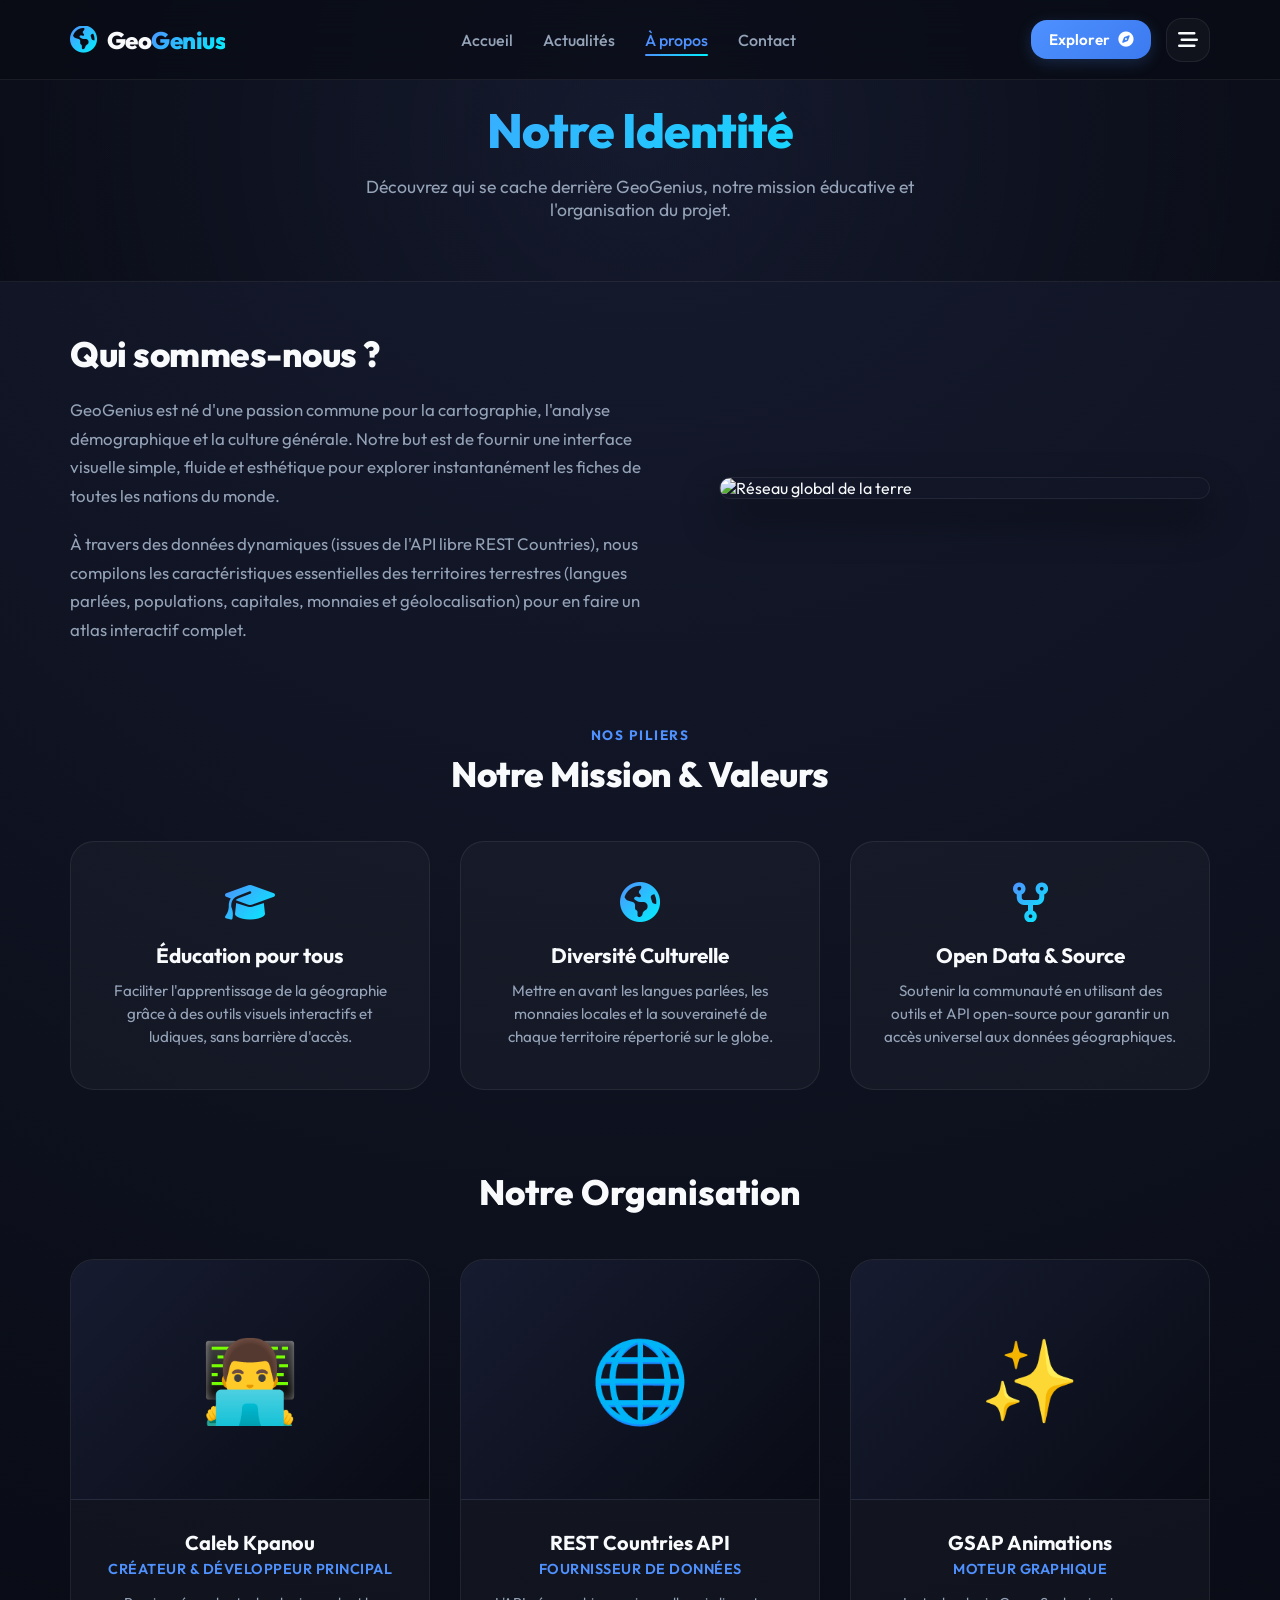
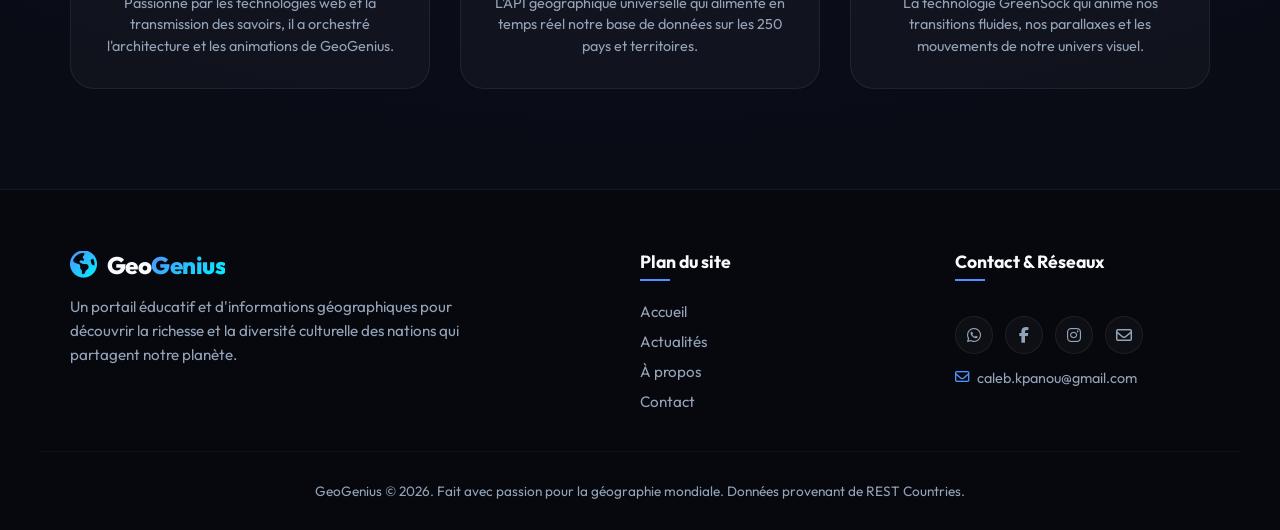
==== about.html @ 94995182 "Une autre pour les pages nouvelles" ====
<!DOCTYPE html>
<html lang="fr">

<head>
    <meta charset="UTF-8">
    <meta name="viewport" content="width=device-width, initial-scale=1.0">
    <title>À propos - GeoGenius 👥</title>
    <!-- Google Fonts - Outfit -->
    <link href="https://fonts.googleapis.com/css2?family=Outfit:wght@300;400;600;700;800&display=swap" rel="stylesheet">
    <!-- FontAwesome Icons -->
    <link rel="stylesheet" href="https://cdnjs.cloudflare.com/ajax/libs/font-awesome/6.4.0/css/all.min.css">
    <!-- Styles -->
    <link rel="stylesheet" href="./index.css">
    <link rel="stylesheet" href="./pages.css">
    <link rel="shortcut icon" href="./image.png" type="image/x-icon">
</head>

<body>
    <!-- Transition Overlay -->
    <div class="transition-overlay"></div>

    <!-- Header bar -->
    <header class="main-header">
        <div class="header-container">
            <a href="index.html" class="logo">
                <i class="fa-solid fa-earth-americas"></i>
                <span>Geo<span>Genius</span></span>
            </a>
            
            <nav class="desktop-nav">
                <a href="index.html" class="nav-link">Accueil</a>
                <a href="news.html" class="nav-link">Actualités</a>
                <a href="about.html" class="nav-link active">À propos</a>
                <a href="contact.html" class="nav-link">Contact</a>
            </nav>

            <div class="header-actions">
                <a href="countriesExplorer.html" class="action-btn">
                    <span>Explorer</span>
                    <i class="fa-solid fa-compass"></i>
                </a>
                <button class="menu-trigger" id="menu-open" aria-label="Ouvrir le menu">
                    <i class="fa-solid fa-bars-staggered"></i>
                </button>
            </div>
        </div>
    </header>

    <!-- Menu Drawer -->
    <div class="menu-drawer" id="menu-drawer">
        <div class="drawer-overlay" id="drawer-overlay"></div>
        <div class="drawer-content">
            <div class="drawer-header">
                <div class="drawer-logo">
                    <i class="fa-solid fa-earth-americas"></i>
                    <span>GeoGenius</span>
                </div>
                <button class="drawer-close" id="menu-close" aria-label="Fermer le menu">
                    <i class="fa-solid fa-xmark"></i>
                </button>
            </div>

            <nav class="drawer-nav">
                <div class="nav-section">
                    <h3><i class="fa-solid fa-folder-open"></i> Catégories d'informations</h3>
                    <ul>
                        <li><a href="news.html"><i class="fa-regular fa-newspaper"></i> Actualités / Blog</a></li>
                        <li><a href="news.html?cat=analyses"><i class="fa-solid fa-chart-line"></i> Analyses & Chroniques</a></li>
                        <li><a href="countriesExplorer.html"><i class="fa-solid fa-map-location-dot"></i> Médiathèque (Pays & Drapeaux)</a></li>
                        <li><a href="news.html?cat=evenements"><i class="fa-regular fa-calendar-days"></i> Événements mondiaux</a></li>
                    </ul>
                </div>

                <div class="nav-section">
                    <h3><i class="fa-solid fa-users-gear"></i> À propos & Identité</h3>
                    <ul>
                        <li><a href="about.html"><i class="fa-regular fa-address-card"></i> Qui sommes-nous ?</a></li>
                        <li><a href="about.html#mission"><i class="fa-solid fa-bullseye"></i> Notre Mission</a></li>
                        <li><a href="about.html#organisation"><i class="fa-solid fa-sitemap"></i> Notre Organisation</a></li>
                    </ul>
                </div>

                <div class="nav-section">
                    <h3><i class="fa-solid fa-envelope-open-text"></i> Contact & Partenariats</h3>
                    <ul>
                        <li><a href="contact.html"><i class="fa-solid fa-pen-to-square"></i> Nous Contacter</a></li>
                        <li><a href="contact.html#sponsors"><i class="fa-solid fa-handshake"></i> Devenir Partenaire</a></li>
                    </ul>
                </div>
            </nav>

            <div class="drawer-footer">
                <p>GeoGenius © 2026. Tous droits réservés.</p>
            </div>
        </div>
    </div>

    <!-- Small Page Hero -->
    <section class="page-hero">
        <div class="page-hero-content">
            <h1>Notre Identité</h1>
            <p>Découvrez qui se cache derrière GeoGenius, notre mission éducative et l'organisation du projet.</p>
        </div>
    </section>

    <!-- Main Content Area -->
    <main class="main-wrapper">
        <!-- Présentation générale -->
        <section class="about-grid" id="about-us">
            <div class="about-text">
                <h2>Qui sommes-nous ?</h2>
                <p>GeoGenius est né d'une passion commune pour la cartographie, l'analyse démographique et la culture générale. Notre but est de fournir une interface visuelle simple, fluide et esthétique pour explorer instantanément les fiches de toutes les nations du monde.</p>
                <p>À travers des données dynamiques (issues de l'API libre REST Countries), nous compilons les caractéristiques essentielles des territoires terrestres (langues parlées, populations, capitales, monnaies et géolocalisation) pour en faire un atlas interactif complet.</p>
            </div>
            <div class="about-img-wrapper">
                <img src="https://images.unsplash.com/photo-1451187580459-43490279c0fa?q=80&w=600&auto=format&fit=crop" alt="Réseau global de la terre">
            </div>
        </section>

        <!-- Mission & Valeurs -->
        <section class="values-section" id="mission">
            <div class="section-header">
                <span class="section-subtitle">Nos Piliers</span>
                <h2>Notre Mission & Valeurs</h2>
            </div>
            <div class="values-grid">
                <div class="value-card">
                    <i class="fa-solid fa-graduation-cap"></i>
                    <h3>Éducation pour tous</h3>
                    <p>Faciliter l'apprentissage de la géographie grâce à des outils visuels interactifs et ludiques, sans barrière d'accès.</p>
                </div>
                <div class="value-card">
                    <i class="fa-solid fa-earth-americas"></i>
                    <h3>Diversité Culturelle</h3>
                    <p>Mettre en avant les langues parlées, les monnaies locales et la souveraineté de chaque territoire répertorié sur le globe.</p>
                </div>
                <div class="value-card">
                    <i class="fa-solid fa-code-fork"></i>
                    <h3>Open Data & Source</h3>
                    <p>Soutenir la communauté en utilisant des outils et API open-source pour garantir un accès universel aux données géographiques.</p>
                </div>
            </div>
        </section>

        <!-- Organisation / Team -->
        <section class="team-section" id="organisation">
            <h2>Notre Organisation</h2>
            <div class="team-grid">
                <!-- Membre 1 -->
                <div class="team-card">
                    <div class="team-avatar-wrapper">
                        👨‍💻
                    </div>
                    <div class="team-info">
                        <h3>Caleb Kpanou</h3>
                        <span>Créateur & Développeur Principal</span>
                        <p>Passionné par les technologies web et la transmission des savoirs, il a orchestré l'architecture et les animations de GeoGenius.</p>
                    </div>
                </div>

                <!-- Membre 2 -->
                <div class="team-card">
                    <div class="team-avatar-wrapper">
                        🌐
                    </div>
                    <div class="team-info">
                        <h3>REST Countries API</h3>
                        <span>Fournisseur de Données</span>
                        <p>L'API géographique universelle qui alimente en temps réel notre base de données sur les 250 pays et territoires.</p>
                    </div>
                </div>

                <!-- Membre 3 -->
                <div class="team-card">
                    <div class="team-avatar-wrapper">
                        ✨
                    </div>
                    <div class="team-info">
                        <h3>GSAP Animations</h3>
                        <span>Moteur Graphique</span>
                        <p>La technologie GreenSock qui anime nos transitions fluides, nos parallaxes et les mouvements de notre univers visuel.</p>
                    </div>
                </div>
            </div>
        </section>
    </main>

    <!-- Footer -->
    <footer class="site-footer">
        <div class="footer-container">
            <div class="footer-brand">
                <a href="index.html" class="logo">
                    <i class="fa-solid fa-earth-americas"></i>
                    <span>Geo<span>Genius</span></span>
                </a>
                <p>Un portail éducatif et d'informations géographiques pour découvrir la richesse et la diversité culturelle des nations qui partagent notre planète.</p>
            </div>
            
            <div class="footer-links">
                <h4>Plan du site</h4>
                <ul>
                    <li><a href="index.html">Accueil</a></li>
                    <li><a href="news.html">Actualités</a></li>
                    <li><a href="about.html">À propos</a></li>
                    <li><a href="contact.html">Contact</a></li>
                </ul>
            </div>

            <div class="footer-contact">
                <h4>Contact & Réseaux</h4>
                <div class="footer-socials">
                    <a href="https://wa.me/22990000000" target="_blank" class="social-link whatsapp" aria-label="WhatsApp">
                        <i class="fa-brands fa-whatsapp"></i>
                    </a>
                    <a href="https://facebook.com" target="_blank" class="social-link facebook" aria-label="Facebook">
                        <i class="fa-brands fa-facebook-f"></i>
                    </a>
                    <a href="https://instagram.com" target="_blank" class="social-link instagram" aria-label="Instagram">
                        <i class="fa-brands fa-instagram"></i>
                    </a>
                    <a href="mailto:caleb.kpanou@gmail.com" class="social-link gmail" aria-label="Gmail">
                        <i class="fa-regular fa-envelope"></i>
                    </a>
                </div>
                <p class="email-display"><i class="fa-regular fa-envelope"></i> caleb.kpanou@gmail.com</p>
            </div>
        </div>
        <div class="footer-bottom">
            <p>GeoGenius © 2026. Fait avec passion pour la géographie mondiale. Données provenant de REST Countries.</p>
        </div>
    </footer>

    <!-- GSAP Core Library -->
    <script src="https://cdnjs.cloudflare.com/ajax/libs/gsap/3.12.2/gsap.min.js"></script>
    <!-- Code JavaScript principal -->
    <script src="./index.js"></script>
</body>

</html>
---- index.css ----
/* ==========================================================================
   VARIABLES & GRAPHIC SYSTEM
   ========================================================================== */
:root {
    --bg-dark: #090c15;
    --bg-light: #161b30;
    --primary: #4f91ff;
    --primary-glow: rgba(79, 145, 255, 0.4);
    --secondary: #00f2fe;
    --secondary-glow: rgba(0, 242, 254, 0.3);
    --text-main: #f8fafc;
    --text-muted: #94a3b8;
    --glass-bg: rgba(255, 255, 255, 0.03);
    --glass-border: rgba(255, 255, 255, 0.07);
    --glass-border-hover: rgba(255, 255, 255, 0.15);
    --radius-lg: 24px;
    --radius-md: 16px;
    --radius-sm: 8px;
    --font-outfit: 'Outfit', sans-serif;
    --transition: all 0.4s cubic-bezier(0.16, 1, 0.3, 1);
    --header-height: 80px;
}

/* ==========================================================================
   RESET & BASE STYLES
   ========================================================================== */
* {
    box-sizing: border-box;
    margin: 0;
    padding: 0;
    font-family: var(--font-outfit);
}

html {
    scroll-behavior: smooth;
}

body {
    background-color: var(--bg-dark);
    background-image: radial-gradient(circle at 50% 0%, var(--bg-light) 0%, var(--bg-dark) 80%);
    color: var(--text-main);
    min-height: 100vh;
    overflow-x: hidden;
    overflow-y: auto;
    position: relative;
}

/* Scrollbar personnalisée */
::-webkit-scrollbar {
    width: 8px;
}

::-webkit-scrollbar-track {
    background: var(--bg-dark);
}

::-webkit-scrollbar-thumb {
    background: rgba(255, 255, 255, 0.1);
    border-radius: 4px;
}

::-webkit-scrollbar-thumb:hover {
    background: var(--primary);
}

/* ==========================================================================
   TRANSITION OVERLAY
   ========================================================================== */
.transition-overlay {
    position: fixed;
    top: 0;
    left: 0;
    width: 100%;
    height: 100%;
    background-color: var(--bg-dark);
    z-index: 99999;
    opacity: 0;
    pointer-events: none;
    transition: opacity 0.6s cubic-bezier(0.16, 1, 0.3, 1);
}

.transition-active .transition-overlay {
    opacity: 1;
    pointer-events: all;
}

/* ==========================================================================
   MAIN HEADER
   ========================================================================== */
.main-header {
    position: fixed;
    top: 0;
    left: 0;
    width: 100%;
    height: var(--header-height);
    background: rgba(9, 12, 21, 0.7);
    backdrop-filter: blur(20px);
    -webkit-backdrop-filter: blur(20px);
    border-bottom: 1px solid var(--glass-border);
    z-index: 1000;
    transition: var(--transition);
}

.header-container {
    max-width: 1200px;
    height: 100%;
    margin: 0 auto;
    padding: 0 30px;
    display: flex;
    justify-content: space-between;
    align-items: center;
}

/* Logo */
.logo {
    display: flex;
    align-items: center;
    gap: 10px;
    text-decoration: none;
    font-size: 1.5rem;
    font-weight: 800;
    color: var(--text-main);
    letter-spacing: -0.5px;
}

.logo i {
    background: linear-gradient(135deg, var(--primary) 0%, var(--secondary) 100%);
    -webkit-background-clip: text;
    -webkit-text-fill-color: transparent;
    font-size: 1.7rem;
}

.logo span span {
    background: linear-gradient(135deg, var(--primary) 0%, var(--secondary) 100%);
    -webkit-background-clip: text;
    -webkit-text-fill-color: transparent;
}

/* Desktop Nav */
.desktop-nav {
    display: flex;
    gap: 30px;
    align-items: center;
}

.nav-link {
    text-decoration: none;
    color: var(--text-muted);
    font-weight: 500;
    font-size: 1rem;
    transition: var(--transition);
    position: relative;
    padding: 6px 0;
}

.nav-link:hover {
    color: var(--text-main);
}

.nav-link.active {
    color: var(--primary);
}

.nav-link.active::after {
    content: '';
    position: absolute;
    bottom: 0;
    left: 0;
    width: 100%;
    height: 2px;
    background: linear-gradient(135deg, var(--primary) 0%, var(--secondary) 100%);
    border-radius: 2px;
}

/* Header Actions */
.header-actions {
    display: flex;
    align-items: center;
    gap: 15px;
}

.action-btn {
    text-decoration: none;
    display: inline-flex;
    align-items: center;
    gap: 8px;
    padding: 10px 18px;
    background: linear-gradient(135deg, var(--primary) 0%, #3b7af0 100%);
    color: #fff;
    font-weight: 600;
    border-radius: var(--radius-md);
    border: none;
    box-shadow: 0 4px 15px rgba(79, 145, 255, 0.2);
    transition: var(--transition);
    font-size: 0.95rem;
    cursor: pointer;
}

.action-btn:hover {
    transform: translateY(-2px);
    box-shadow: 0 8px 25px rgba(79, 145, 255, 0.4);
}

.menu-trigger {
    width: 44px;
    height: 44px;
    border-radius: var(--radius-md);
    background: var(--glass-bg);
    border: 1px solid var(--glass-border);
    color: var(--text-main);
    font-size: 1.25rem;
    cursor: pointer;
    display: flex;
    justify-content: center;
    align-items: center;
    transition: var(--transition);
}

.menu-trigger:hover {
    background: rgba(255, 255, 255, 0.08);
    border-color: var(--glass-border-hover);
    color: var(--primary);
    transform: scale(1.05);
}

/* ==========================================================================
   MENU DRAWER (TABLE DES MATIÈRES)
   ========================================================================== */
.menu-drawer {
    position: fixed;
    top: 0;
    left: 0;
    width: 100%;
    height: 100%;
    z-index: 2000;
    visibility: hidden;
    transition: visibility 0.4s;
}

.menu-drawer.open {
    visibility: visible;
}

.drawer-overlay {
    position: absolute;
    top: 0;
    left: 0;
    width: 100%;
    height: 100%;
    background: rgba(5, 7, 13, 0.8);
    backdrop-filter: blur(8px);
    opacity: 0;
    transition: opacity 0.4s cubic-bezier(0.16, 1, 0.3, 1);
}

.menu-drawer.open .drawer-overlay {
    opacity: 1;
}

.drawer-content {
    position: absolute;
    top: 0;
    right: 0;
    width: 420px;
    max-width: 85%;
    height: 100%;
    background: #0b0d18;
    border-left: 1px solid var(--glass-border);
    box-shadow: -15px 0 40px rgba(0, 0, 0, 0.6);
    padding: 40px;
    display: flex;
    flex-direction: column;
    justify-content: space-between;
    transform: translateX(100%);
    transition: transform 0.4s cubic-bezier(0.16, 1, 0.3, 1);
}

.menu-drawer.open .drawer-content {
    transform: translateX(0);
}

.drawer-header {
    display: flex;
    justify-content: space-between;
    align-items: center;
    margin-bottom: 40px;
}

.drawer-logo {
    display: flex;
    align-items: center;
    gap: 10px;
    font-size: 1.4rem;
    font-weight: 800;
}

.drawer-logo i {
    color: var(--primary);
}

.drawer-close {
    width: 36px;
    height: 36px;
    border-radius: 50%;
    background: rgba(255, 255, 255, 0.04);
    border: 1px solid var(--glass-border);
    color: var(--text-main);
    font-size: 0.95rem;
    cursor: pointer;
    display: flex;
    justify-content: center;
    align-items: center;
    transition: var(--transition);
}

.drawer-close:hover {
    background: rgba(255, 255, 255, 0.1);
    transform: rotate(90deg);
    border-color: var(--glass-border-hover);
}

/* Drawer Nav links */
.drawer-nav {
    display: flex;
    flex-direction: column;
    gap: 30px;
    flex-grow: 1;
    overflow-y: auto;
    padding-right: 10px;
}

.nav-section h3 {
    font-size: 0.85rem;
    font-weight: 700;
    color: var(--text-muted);
    text-transform: uppercase;
    letter-spacing: 1px;
    margin-bottom: 12px;
    display: flex;
    align-items: center;
    gap: 8px;
}

.nav-section h3 i {
    color: var(--primary);
}

.nav-section ul {
    list-style: none;
}

.nav-section ul li {
    margin-bottom: 8px;
}

.nav-section ul li a {
    text-decoration: none;
    color: var(--text-main);
    font-size: 1.05rem;
    font-weight: 500;
    display: flex;
    align-items: center;
    gap: 12px;
    padding: 10px 14px;
    border-radius: var(--radius-md);
    background: rgba(255, 255, 255, 0.01);
    border: 1px solid transparent;
    transition: var(--transition);
}

.nav-section ul li a i {
    color: var(--text-muted);
    font-size: 0.95rem;
    transition: var(--transition);
}

.nav-section ul li a:hover {
    background: rgba(255, 255, 255, 0.04);
    border-color: var(--glass-border);
    color: var(--primary);
    padding-left: 20px;
}

.nav-section ul li a:hover i {
    color: var(--primary);
}

.drawer-footer {
    padding-top: 30px;
    border-top: 1px solid var(--glass-border);
    font-size: 0.85rem;
    color: var(--text-muted);
    text-align: center;
}

/* ==========================================================================
   FLOATING FLAGS BACKGROUND
   ========================================================================== */
.floating-flags {
    position: absolute;
    top: 0;
    left: 0;
    width: 100%;
    height: 100%;
    overflow: hidden;
    pointer-events: none;
    z-index: 1;
}

.flag-item {
    position: absolute;
    font-size: 3rem;
    filter: drop-shadow(0 10px 15px rgba(0, 0, 0, 0.3)) blur(1px);
    opacity: 0.35;
    will-change: transform;
}

/* Positionnements */
.flag-item:nth-child(1) { top: 15%; left: 8%; }
.flag-item:nth-child(2) { top: 25%; right: 10%; }
.flag-item:nth-child(3) { top: 55%; left: 5%; }
.flag-item:nth-child(4) { top: 75%; right: 8%; }
.flag-item:nth-child(5) { top: 40%; right: 25%; }
.flag-item:nth-child(6) { top: 85%; left: 20%; }
.flag-item:nth-child(7) { top: 62%; right: 40%; }
.flag-item:nth-child(8) { top: 32%; left: 35%; }

/* ==========================================================================
   PAGE LAYOUT & SECTIONS
   ========================================================================== */
.page-content {
    margin-top: var(--header-height);
    position: relative;
    z-index: 10;
}

.section-container {
    max-width: 1200px;
    margin: 0 auto;
    padding: 80px 30px;
}

.section-header {
    margin-bottom: 45px;
    text-align: center;
}

.section-header h2 {
    font-size: 2.2rem;
    font-weight: 800;
    color: var(--text-main);
    letter-spacing: -0.5px;
}

.section-subtitle {
    font-size: 0.85rem;
    font-weight: 700;
    color: var(--primary);
    text-transform: uppercase;
    letter-spacing: 1.5px;
    display: inline-block;
    margin-bottom: 8px;
}

/* Badges */
.category-badge {
    display: inline-block;
    padding: 6px 12px;
    border-radius: var(--radius-sm);
    font-size: 0.8rem;
    font-weight: 700;
    text-transform: uppercase;
    letter-spacing: 0.5px;
}

.category-badge.warning {
    background: rgba(245, 158, 11, 0.15);
    color: #f59e0b;
    border: 1px solid rgba(245, 158, 11, 0.25);
}

.category-badge.info {
    background: rgba(6, 182, 212, 0.15);
    color: #06b6d4;
    border: 1px solid rgba(6, 182, 212, 0.25);
}

.category-badge.success {
    background: rgba(16, 185, 129, 0.15);
    color: #10b981;
    border: 1px solid rgba(16, 185, 129, 0.25);
}

.category-badge.primary {
    background: rgba(79, 145, 255, 0.15);
    color: var(--primary);
    border: 1px solid rgba(79, 145, 255, 0.25);
}

/* ==========================================================================
   HERO SECTION
   ========================================================================== */
.hero-section {
    position: relative;
    min-height: calc(85vh - var(--header-height));
    display: flex;
    align-items: center;
    justify-content: center;
    padding: 60px 30px;
    text-align: center;
    overflow: hidden;
}

.hero-overlay {
    position: absolute;
    top: 0;
    left: 0;
    width: 100%;
    height: 100%;
    background: radial-gradient(circle at 50% 50%, rgba(22, 27, 48, 0.3) 0%, rgba(9, 12, 21, 0.8) 100%);
    z-index: 1;
}

.hero-content {
    position: relative;
    z-index: 10;
    max-width: 850px;
}

.hero-title {
    font-size: 4rem;
    font-weight: 800;
    line-height: 1.1;
    letter-spacing: -1.5px;
    margin-bottom: 25px;
    display: flex;
    flex-direction: column;
    gap: 5px;
}

.hero-title .text-slide.highlight {
    background: linear-gradient(135deg, var(--primary) 0%, var(--secondary) 100%);
    -webkit-background-clip: text;
    -webkit-text-fill-color: transparent;
    filter: drop-shadow(0 0 30px rgba(0, 242, 254, 0.15));
}

.hero-subtitle {
    font-size: 1.3rem;
    color: var(--text-muted);
    line-height: 1.6;
    max-width: 680px;
    margin: 0 auto 40px auto;
    font-weight: 400;
}

.hero-ctas {
    display: flex;
    justify-content: center;
    align-items: center;
    gap: 20px;
}

.hero-btn {
    text-decoration: none;
    padding: 16px 28px;
    border-radius: var(--radius-md);
    font-weight: 600;
    font-size: 1.05rem;
    display: inline-flex;
    align-items: center;
    gap: 10px;
    transition: var(--transition);
}

.hero-btn.primary-btn {
    background: linear-gradient(135deg, var(--primary) 0%, #3b7af0 100%);
    color: #fff;
    box-shadow: 0 10px 25px rgba(79, 145, 255, 0.3);
}

.hero-btn.primary-btn:hover {
    transform: translateY(-3px);
    box-shadow: 0 15px 35px rgba(79, 145, 255, 0.5);
}

.hero-btn.secondary-btn {
    background: var(--glass-bg);
    border: 1px solid var(--glass-border);
    color: var(--text-main);
}

.hero-btn.secondary-btn:hover {
    background: rgba(255, 255, 255, 0.08);
    border-color: var(--glass-border-hover);
    transform: translateY(-2px);
}

/* ==========================================================================
   LA UNE / FEATURED SECTION
   ========================================================================== */
.featured-section {
    background: rgba(255, 255, 255, 0.01);
}

.featured-card {
    background: var(--glass-bg);
    border: 1px solid var(--glass-border);
    border-radius: var(--radius-lg);
    overflow: hidden;
    display: flex;
    box-shadow: 0 20px 50px rgba(0, 0, 0, 0.3), inset 0 1px 0 rgba(255, 255, 255, 0.03);
    min-height: 420px;
    transition: var(--transition);
}

.featured-card:hover {
    border-color: var(--glass-border-hover);
    box-shadow: 0 30px 60px rgba(0, 0, 0, 0.45);
}

.featured-img-wrapper {
    flex: 1.2;
    position: relative;
    min-height: 350px;
    overflow: hidden;
}

.featured-gradient {
    position: absolute;
    top: 0;
    left: 0;
    width: 100%;
    height: 100%;
    background: linear-gradient(to right, transparent 50%, #0b0d18 100%);
    z-index: 2;
}

.featured-image {
    width: 100%;
    height: 100%;
    object-fit: cover;
    transition: transform 0.8s ease;
}

.featured-card:hover .featured-image {
    transform: scale(1.05);
}

.featured-info {
    flex: 1;
    padding: 50px;
    display: flex;
    flex-direction: column;
    justify-content: center;
    align-items: flex-start;
    gap: 15px;
    z-index: 10;
    background: #0b0d18;
}

.meta-row {
    display: flex;
    flex-wrap: wrap;
    gap: 20px;
    font-size: 0.85rem;
    color: var(--text-muted);
}

.meta-item {
    display: flex;
    align-items: center;
    gap: 6px;
}

.meta-item i {
    color: var(--primary);
}

.featured-info h3 {
    font-size: 2.2rem;
    font-weight: 800;
    line-height: 1.2;
    color: var(--text-main);
    letter-spacing: -0.5px;
}

.featured-info p.summary {
    font-size: 1.05rem;
    color: var(--text-muted);
    line-height: 1.6;
}

.read-more-btn {
    margin-top: 15px;
    text-decoration: none;
    display: inline-flex;
    align-items: center;
    gap: 10px;
    padding: 12px 24px;
    background: rgba(255, 255, 255, 0.04);
    border: 1px solid var(--glass-border);
    border-radius: var(--radius-md);
    color: var(--text-main);
    font-weight: 600;
    font-size: 0.95rem;
    transition: var(--transition);
}

.read-more-btn:hover {
    background: var(--primary);
    color: #fff;
    border-color: var(--primary);
    transform: translateX(5px);
    box-shadow: 0 5px 15px rgba(79, 145, 255, 0.3);
}

/* ==========================================================================
   GRILLE D'ARTICLES (LATEST NEWS)
   ========================================================================== */
.news-grid-section {
    background-color: var(--bg-dark);
}

.news-grid {
    display: grid;
    grid-template-columns: repeat(3, 1fr);
    gap: 30px;
}

.news-card {
    background: var(--glass-bg);
    border: 1px solid var(--glass-border);
    border-radius: var(--radius-lg);
    overflow: hidden;
    display: flex;
    flex-direction: column;
    box-shadow: 0 15px 35px rgba(0, 0, 0, 0.25);
    transition: var(--transition);
}

.news-card:hover {
    border-color: var(--glass-border-hover);
    transform: translateY(-8px);
    box-shadow: 0 25px 50px rgba(0, 0, 0, 0.4);
}

.card-img-wrapper {
    position: relative;
    height: 220px;
    overflow: hidden;
}

.card-badge {
    position: absolute;
    top: 20px;
    left: 20px;
    z-index: 10;
}

.card-image {
    width: 100%;
    height: 100%;
    object-fit: cover;
    transition: transform 0.6s ease;
}

.news-card:hover .card-image {
    transform: scale(1.05);
}

.card-body {
    padding: 30px;
    display: flex;
    flex-direction: column;
    gap: 12px;
    flex-grow: 1;
}

.card-meta {
    display: flex;
    gap: 15px;
    font-size: 0.8rem;
    color: var(--text-muted);
}

.card-meta span {
    display: flex;
    align-items: center;
    gap: 5px;
}

.card-meta i {
    color: var(--primary);
}

.card-body h4 {
    font-size: 1.3rem;
    font-weight: 700;
    line-height: 1.3;
    color: var(--text-main);
    display: -webkit-box;
    -webkit-line-clamp: 2;
    -webkit-box-orient: vertical;
    overflow: hidden;
    height: 3.4rem;
}

.card-excerpt {
    font-size: 0.95rem;
    color: var(--text-muted);
    line-height: 1.5;
    display: -webkit-box;
    -webkit-line-clamp: 3;
    -webkit-box-orient: vertical;
    overflow: hidden;
    margin-bottom: 10px;
    flex-grow: 1;
}

.card-link {
    text-decoration: none;
    color: var(--primary);
    font-weight: 600;
    font-size: 0.95rem;
    display: inline-flex;
    align-items: center;
    gap: 8px;
    transition: var(--transition);
    margin-top: auto;
}

.news-card:hover .card-link {
    color: var(--secondary);
}

.news-card:hover .card-link i {
    transform: translateX(4px);
}

/* ==========================================================================
   STATS SECTION (CHIFFRES CLÉS)
   ========================================================================== */
.stats-section {
    background: rgba(255, 255, 255, 0.01);
    border-top: 1px solid var(--glass-border);
    border-bottom: 1px solid var(--glass-border);
    position: relative;
    padding: 60px 0;
}

.stats-grid {
    display: grid;
    grid-template-columns: repeat(4, 1fr);
    gap: 30px;
    max-width: 1200px;
    margin: 0 auto;
    padding: 0 30px;
}

.stat-box {
    text-align: center;
    padding: 20px;
    background: var(--glass-bg);
    border: 1px solid var(--glass-border);
    border-radius: var(--radius-lg);
    box-shadow: 0 10px 30px rgba(0, 0, 0, 0.15);
    transition: var(--transition);
}

.stat-box:hover {
    border-color: var(--glass-border-hover);
    transform: translateY(-4px);
}

.stat-icon {
    font-size: 2.2rem;
    margin-bottom: 10px;
    background: linear-gradient(135deg, var(--primary) 0%, var(--secondary) 100%);
    -webkit-background-clip: text;
    -webkit-text-fill-color: transparent;
    display: inline-block;
}

.stat-number {
    font-size: 2.8rem;
    font-weight: 800;
    color: var(--text-main);
    margin-bottom: 5px;
}

.stat-label {
    font-size: 0.95rem;
    color: var(--text-muted);
    font-weight: 600;
}

/* ==========================================================================
   FOOTER (RÉORGANISÉ PREMIUM)
   ========================================================================== */
.site-footer {
    background: #06080e;
    border-top: 1px solid var(--glass-border);
    padding-top: 60px;
}

.footer-container {
    max-width: 1200px;
    margin: 0 auto;
    padding: 0 30px 40px 30px;
    display: grid;
    grid-template-columns: 2fr 1fr 1fr;
    gap: 60px;
}

.footer-brand {
    display: flex;
    flex-direction: column;
    gap: 15px;
}

.footer-brand p {
    color: var(--text-muted);
    line-height: 1.6;
    font-size: 0.95rem;
    max-width: 440px;
}

.footer-links h4, .footer-contact h4 {
    font-size: 1.1rem;
    font-weight: 700;
    color: var(--text-main);
    margin-bottom: 20px;
    position: relative;
    padding-bottom: 8px;
}

.footer-links h4::after, .footer-contact h4::after {
    content: '';
    position: absolute;
    bottom: 0;
    left: 0;
    width: 30px;
    height: 2px;
    background: var(--primary);
}

.footer-links ul {
    list-style: none;
    display: flex;
    flex-direction: column;
    gap: 10px;
}

.footer-links ul li a {
    text-decoration: none;
    color: var(--text-muted);
    font-size: 0.95rem;
    transition: var(--transition);
}

.footer-links ul li a:hover {
    color: var(--primary);
    padding-left: 6px;
}

.footer-contact {
    display: flex;
    flex-direction: column;
    gap: 15px;
}

.footer-contact .footer-socials {
    display: flex;
    gap: 12px;
}

.footer-socials .social-link {
    width: 38px;
    height: 38px;
    border-radius: 50%;
    background: rgba(255, 255, 255, 0.03);
    border: 1px solid var(--glass-border);
    color: var(--text-muted);
    display: flex;
    justify-content: center;
    align-items: center;
    text-decoration: none;
    font-size: 1rem;
    transition: var(--transition);
}

.social-link.whatsapp:hover { background: #25D366; color: #fff; border-color: #25D366; box-shadow: 0 0 15px rgba(37, 211, 102, 0.4); }
.social-link.facebook:hover { background: #1877F2; color: #fff; border-color: #1877F2; box-shadow: 0 0 15px rgba(24, 119, 242, 0.4); }
.social-link.instagram:hover { background: linear-gradient(45deg, #f09433 0%, #e6683c 25%, #dc2743 50%, #cc2366 75%, #bc1888 100%); color: #fff; border-color: #dc2743; box-shadow: 0 0 15px rgba(220, 39, 67, 0.4); }
.social-link.gmail:hover { background: #EA4335; color: #fff; border-color: #EA4335; box-shadow: 0 0 15px rgba(234, 67, 53, 0.4); }

.email-display {
    font-size: 0.9rem;
    color: var(--text-muted);
    display: flex;
    align-items: center;
    gap: 8px;
}

.email-display i {
    color: var(--primary);
}

.footer-bottom {
    max-width: 1200px;
    margin: 0 auto;
    padding: 30px;
    border-top: 1px solid rgba(255, 255, 255, 0.04);
    text-align: center;
    font-size: 0.85rem;
    color: var(--text-muted);
}

/* ==========================================================================
   RESPONSIVE DESIGN
   ========================================================================== */
@media (max-width: 1024px) {
    .featured-card {
        flex-direction: column;
    }
    
    .featured-img-wrapper {
        min-height: 280px;
    }
    
    .featured-gradient {
        background: linear-gradient(to bottom, transparent 40%, #0b0d18 100%);
    }
    
    .featured-info {
        padding: 40px;
        background: #0b0d18;
    }
    
    .news-grid {
        grid-template-columns: repeat(2, 1fr);
    }
    
    .stats-grid {
        grid-template-columns: repeat(2, 1fr);
    }
}

@media (max-width: 768px) {
    .desktop-nav {
        display: none;
    }
    
    .hero-title {
        font-size: 2.8rem;
    }
    
    .hero-subtitle {
        font-size: 1.1rem;
    }
    
    .footer-container {
        grid-template-columns: 1fr;
        gap: 40px;
    }
    
    .stats-grid {
        gap: 15px;
    }
    
    .news-grid {
        grid-template-columns: 1fr;
        gap: 20px;
    }
}
---- pages.css ----
/* ==========================================================================
   STYLES COMMUNS POUR LES PAGES DE CONTENU (ABOUT, CONTACT, NEWS)
   ========================================================================== */

/* En-tête de page réduit */
.page-hero {
    position: relative;
    padding: 100px 30px 60px 30px;
    text-align: center;
    background: radial-gradient(circle at 50% 50%, rgba(22, 27, 48, 0.3) 0%, rgba(9, 12, 21, 0.8) 100%);
    border-bottom: 1px solid var(--glass-border);
    margin-bottom: 50px;
}

.page-hero-content {
    max-width: 800px;
    margin: 0 auto;
    position: relative;
    z-index: 10;
}

.page-hero h1 {
    font-size: 3rem;
    font-weight: 800;
    letter-spacing: -1px;
    margin-bottom: 15px;
    background: linear-gradient(135deg, var(--primary) 0%, var(--secondary) 100%);
    -webkit-background-clip: text;
    -webkit-text-fill-color: transparent;
}

.page-hero p {
    font-size: 1.1rem;
    color: var(--text-muted);
    max-width: 600px;
    margin: 0 auto;
}

/* Conteneur principal */
.main-wrapper {
    max-width: 1200px;
    margin: 0 auto 100px auto;
    padding: 0 30px;
    position: relative;
    z-index: 10;
}

/* ==========================================================================
   PAGE : ACTUALITÉS / BLOG (NEWS)
   ========================================================================== */
.news-filters {
    display: flex;
    justify-content: center;
    gap: 15px;
    margin-bottom: 40px;
    flex-wrap: wrap;
}

.filter-chip {
    padding: 10px 20px;
    border-radius: var(--radius-md);
    background: var(--glass-bg);
    border: 1px solid var(--glass-border);
    color: var(--text-muted);
    font-weight: 600;
    cursor: pointer;
    transition: var(--transition);
    font-size: 0.95rem;
}

.filter-chip:hover {
    background: rgba(255, 255, 255, 0.08);
    color: var(--text-main);
    border-color: var(--glass-border-hover);
}

.filter-chip.active {
    background: var(--primary);
    color: #fff;
    border-color: var(--primary);
    box-shadow: 0 5px 15px rgba(79, 145, 255, 0.3);
}

.news-list-grid {
    display: grid;
    grid-template-columns: repeat(auto-fill, minmax(350px, 1fr));
    gap: 30px;
}

/* ==========================================================================
   PAGE : À PROPOS (ABOUT)
   ========================================================================== */
.about-grid {
    display: grid;
    grid-template-columns: 1.2fr 1fr;
    gap: 60px;
    align-items: center;
    margin-bottom: 80px;
}

.about-text {
    display: flex;
    flex-direction: column;
    gap: 20px;
}

.about-text h2 {
    font-size: 2.2rem;
    font-weight: 800;
    letter-spacing: -0.5px;
}

.about-text p {
    color: var(--text-muted);
    font-size: 1.05rem;
    line-height: 1.7;
}

.about-img-wrapper {
    position: relative;
    border-radius: var(--radius-lg);
    overflow: hidden;
    border: 1px solid var(--glass-border);
    box-shadow: 0 20px 40px rgba(0, 0, 0, 0.4);
}

.about-img-wrapper img {
    width: 100%;
    height: 100%;
    object-fit: cover;
    display: block;
}

/* Valeurs & Chiffres */
.values-section {
    margin-bottom: 80px;
}

.values-grid {
    display: grid;
    grid-template-columns: repeat(3, 1fr);
    gap: 30px;
}

.value-card {
    background: var(--glass-bg);
    border: 1px solid var(--glass-border);
    border-radius: var(--radius-lg);
    padding: 40px 30px;
    text-align: center;
    transition: var(--transition);
}

.value-card:hover {
    border-color: var(--glass-border-hover);
    transform: translateY(-5px);
}

.value-card i {
    font-size: 2.5rem;
    color: var(--primary);
    margin-bottom: 20px;
    background: linear-gradient(135deg, var(--primary) 0%, var(--secondary) 100%);
    -webkit-background-clip: text;
    -webkit-text-fill-color: transparent;
}

.value-card h3 {
    font-size: 1.3rem;
    font-weight: 700;
    margin-bottom: 12px;
}

.value-card p {
    color: var(--text-muted);
    font-size: 0.95rem;
    line-height: 1.5;
}

/* Organisation / Team */
.team-section h2 {
    font-size: 2.2rem;
    font-weight: 800;
    text-align: center;
    margin-bottom: 45px;
}

.team-grid {
    display: grid;
    grid-template-columns: repeat(3, 1fr);
    gap: 30px;
}

.team-card {
    background: var(--glass-bg);
    border: 1px solid var(--glass-border);
    border-radius: var(--radius-lg);
    overflow: hidden;
    text-align: center;
    transition: var(--transition);
}

.team-card:hover {
    border-color: var(--glass-border-hover);
    transform: translateY(-5px);
}

.team-avatar-wrapper {
    height: 240px;
    background: linear-gradient(135deg, var(--bg-light) 0%, var(--bg-dark) 100%);
    display: flex;
    justify-content: center;
    align-items: center;
    font-size: 5rem;
    border-bottom: 1px solid var(--glass-border);
}

.team-info {
    padding: 30px;
}

.team-info h3 {
    font-size: 1.25rem;
    font-weight: 700;
    margin-bottom: 5px;
}

.team-info span {
    font-size: 0.9rem;
    color: var(--primary);
    font-weight: 600;
    display: block;
    margin-bottom: 15px;
    text-transform: uppercase;
    letter-spacing: 0.5px;
}

.team-info p {
    font-size: 0.9rem;
    color: var(--text-muted);
    line-height: 1.5;
}

/* ==========================================================================
   PAGE : CONTACT & PARTENARIATS (CONTACT)
   ========================================================================== */
.contact-layout {
    display: grid;
    grid-template-columns: 1.2fr 1fr;
    gap: 60px;
}

.contact-card {
    background: var(--glass-bg);
    border: 1px solid var(--glass-border);
    border-radius: var(--radius-lg);
    padding: 50px;
    box-shadow: 0 20px 40px rgba(0, 0, 0, 0.3);
}

.contact-card h2 {
    font-size: 1.8rem;
    font-weight: 800;
    margin-bottom: 30px;
}

.contact-form {
    display: flex;
    flex-direction: column;
    gap: 20px;
}

.form-group {
    display: flex;
    flex-direction: column;
    gap: 8px;
}

.form-group label {
    font-size: 0.9rem;
    font-weight: 600;
    color: var(--text-main);
}

.form-input, .form-textarea {
    background: rgba(255, 255, 255, 0.02);
    border: 1px solid var(--glass-border);
    border-radius: var(--radius-md);
    padding: 14px 18px;
    color: var(--text-main);
    font-size: 1rem;
    outline: none;
    transition: var(--transition);
}

.form-input:focus, .form-textarea:focus {
    border-color: var(--primary);
    background: rgba(255, 255, 255, 0.04);
    box-shadow: 0 0 15px rgba(79, 145, 255, 0.15);
}

.form-textarea {
    resize: vertical;
    min-height: 140px;
}

.submit-btn {
    align-self: flex-start;
    padding: 14px 28px;
    border-radius: var(--radius-md);
    background: linear-gradient(135deg, var(--primary) 0%, #3b7af0 100%);
    color: #fff;
    font-weight: 600;
    font-size: 1rem;
    border: none;
    cursor: pointer;
    display: inline-flex;
    align-items: center;
    gap: 10px;
    box-shadow: 0 5px 15px rgba(79, 145, 255, 0.2);
    transition: var(--transition);
}

.submit-btn:hover {
    transform: translateY(-2px);
    box-shadow: 0 10px 25px rgba(79, 145, 255, 0.4);
}

/* Zone d'infos & Partenariats */
.contact-sidebar {
    display: flex;
    flex-direction: column;
    gap: 40px;
}

.info-widget {
    background: var(--glass-bg);
    border: 1px solid var(--glass-border);
    border-radius: var(--radius-lg);
    padding: 40px;
}

.info-widget h3 {
    font-size: 1.4rem;
    font-weight: 800;
    margin-bottom: 20px;
}

.info-details {
    display: flex;
    flex-direction: column;
    gap: 20px;
}

.info-item {
    display: flex;
    gap: 15px;
    align-items: flex-start;
}

.info-item i {
    font-size: 1.25rem;
    color: var(--primary);
    width: 20px;
    margin-top: 3px;
}

.info-item-text h4 {
    font-size: 0.95rem;
    font-weight: 700;
    margin-bottom: 4px;
}

.info-item-text p {
    font-size: 0.9rem;
    color: var(--text-muted);
}

/* Partenaires */
.sponsors-showcase h3 {
    font-size: 1.4rem;
    font-weight: 800;
    margin-bottom: 20px;
}

.sponsors-grid {
    display: grid;
    grid-template-columns: repeat(2, 1fr);
    gap: 20px;
}

.sponsor-logo-box {
    background: var(--glass-bg);
    border: 1px solid var(--glass-border);
    border-radius: var(--radius-md);
    height: 80px;
    display: flex;
    justify-content: center;
    align-items: center;
    font-weight: 700;
    color: var(--text-muted);
    font-size: 1.1rem;
    transition: var(--transition);
}

.sponsor-logo-box:hover {
    border-color: var(--glass-border-hover);
    color: var(--text-main);
    transform: scale(1.03);
}

/* ==========================================================================
   RESPONSIVE DESIGN (PAGES)
   ========================================================================== */
@media (max-width: 900px) {
    .about-grid, .contact-layout {
        grid-template-columns: 1fr;
        gap: 40px;
    }
    
    .values-grid, .team-grid {
        grid-template-columns: 1fr;
        gap: 20px;
    }
    
    .contact-card {
        padding: 30px;
    }
}
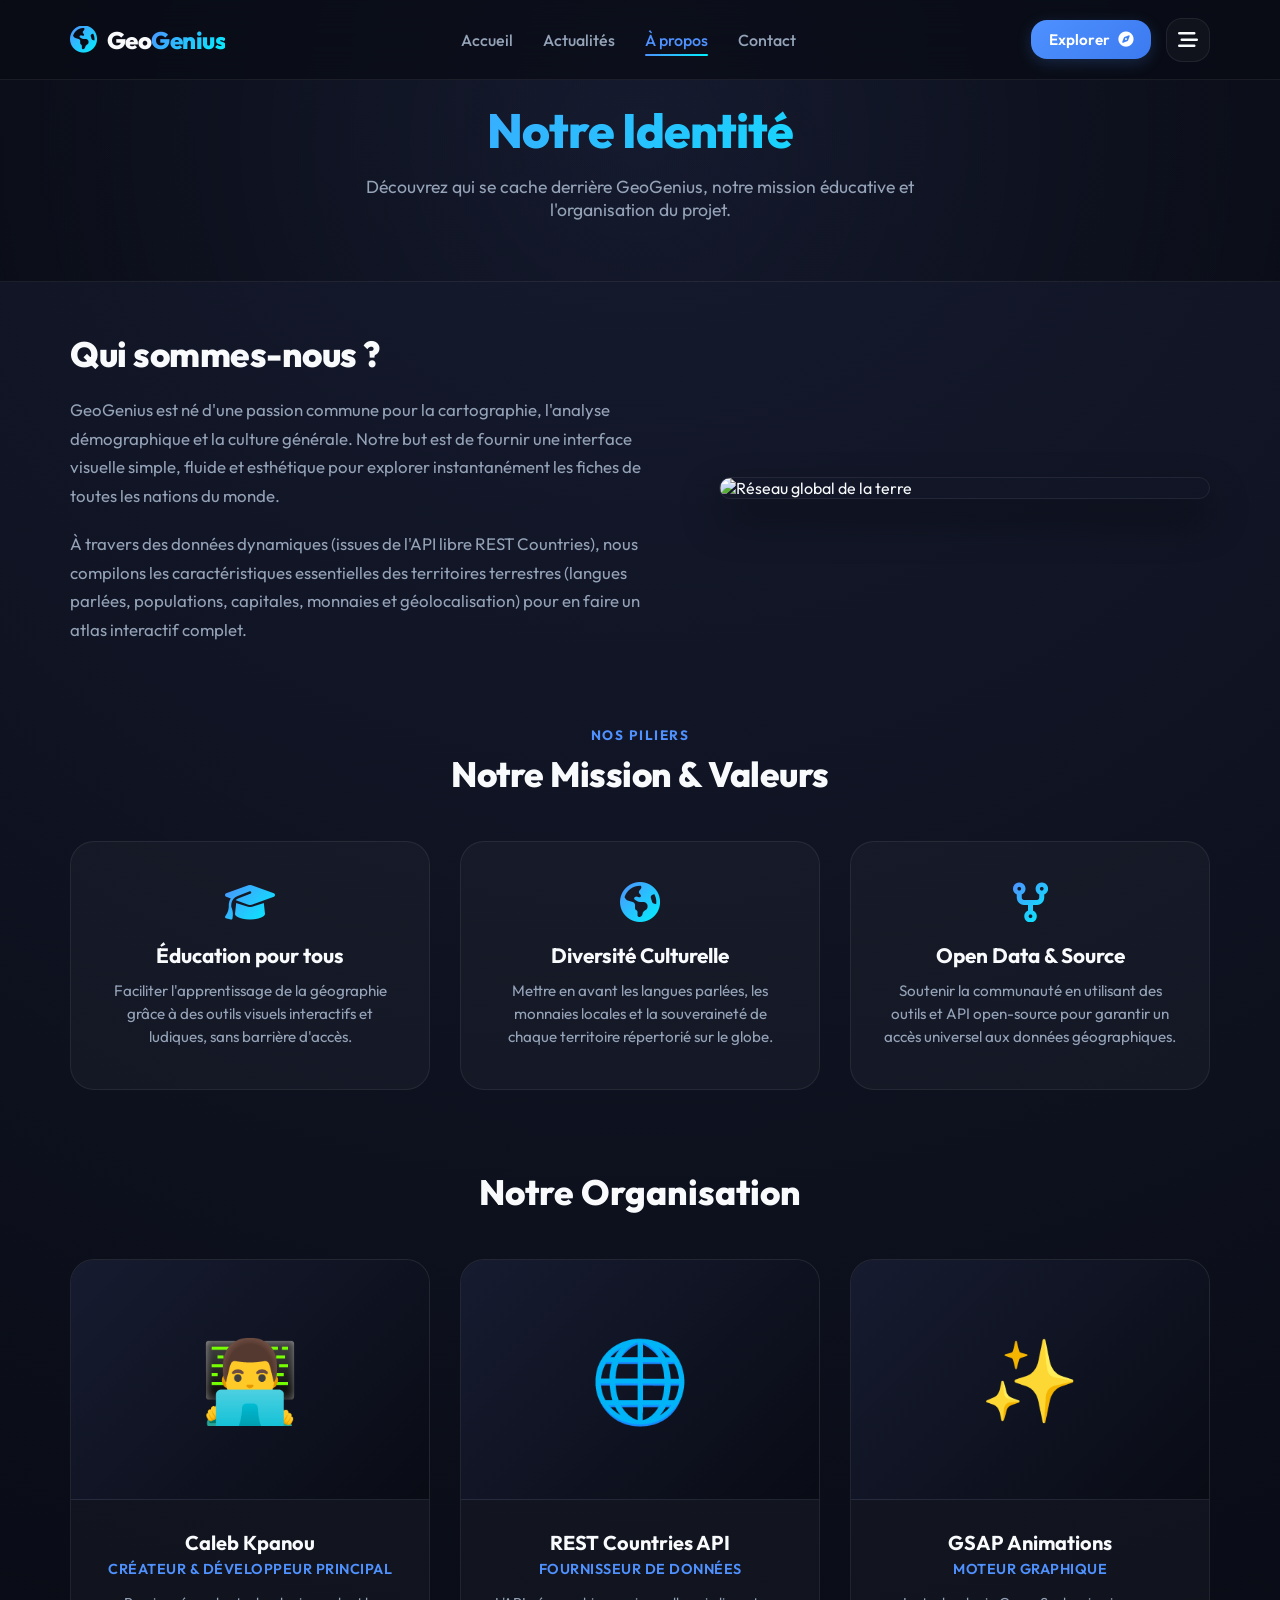
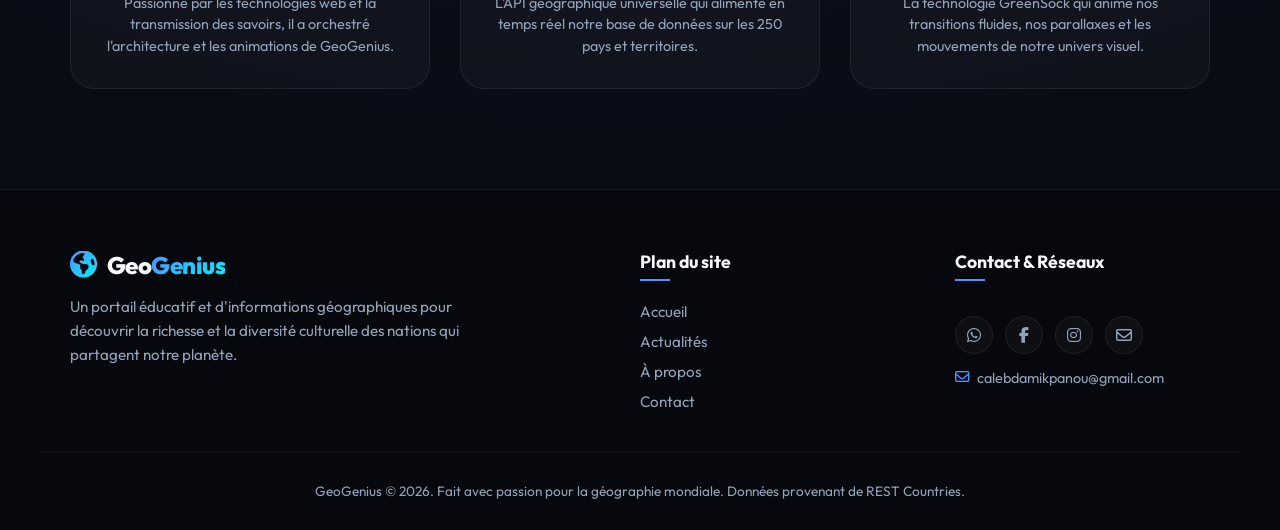
==== commit f540b081: "Un autre et un autre" ====
--- a/about.html
+++ b/about.html
@@ -209,20 +209,24 @@
             <div class="footer-contact">
                 <h4>Contact & Réseaux</h4>
                 <div class="footer-socials">
-                    <a href="https://wa.me/22990000000" target="_blank" class="social-link whatsapp" aria-label="WhatsApp">
+                    <a href="https://wa.me/2290196541463" target="_blank" class="social-link whatsapp"
+                        aria-label="WhatsApp">
                         <i class="fa-brands fa-whatsapp"></i>
                     </a>
-                    <a href="https://facebook.com" target="_blank" class="social-link facebook" aria-label="Facebook">
+                    <a href="https://m.me/Caleb_Kpanou" target="_blank" class="social-link facebook"
+                        aria-label="Facebook">
                         <i class="fa-brands fa-facebook-f"></i>
                     </a>
-                    <a href="https://instagram.com" target="_blank" class="social-link instagram" aria-label="Instagram">
+                    <a href="https://ig.me/m/Caleb_Kpanou" target="_blank" class="social-link instagram"
+                        aria-label="Instagram">
                         <i class="fa-brands fa-instagram"></i>
                     </a>
-                    <a href="mailto:caleb.kpanou@gmail.com" class="social-link gmail" aria-label="Gmail">
+                    <a href="https://mail.google.com/mail/?view=cm&fs=1&to=calebdamikpanou@gmail.com&su=Contact%20depuis%20le%20site"
+                        target="_blank" class="social-link gmail" aria-label="Gmail">
                         <i class="fa-regular fa-envelope"></i>
                     </a>
                 </div>
-                <p class="email-display"><i class="fa-regular fa-envelope"></i> caleb.kpanou@gmail.com</p>
+                <p class="email-display"><i class="fa-regular fa-envelope"></i> calebdamikpanou@gmail.com</p>
             </div>
         </div>
         <div class="footer-bottom">
--- a/index.css
+++ b/index.css
@@ -1018,6 +1018,46 @@
 }
 
 /* ==========================================================================
+   LOADING SKELETONS
+   ========================================================================== */
+@keyframes shimmer {
+    0% { background-position: -200% 0; }
+    100% { background-position: 200% 0; }
+}
+
+.skeleton {
+    background: linear-gradient(90deg, 
+        rgba(255, 255, 255, 0.02) 25%, 
+        rgba(255, 255, 255, 0.08) 37%, 
+        rgba(255, 255, 255, 0.02) 63%
+    );
+    background-size: 200% 100%;
+    animation: shimmer 1.5s infinite;
+}
+
+.skeleton-text {
+    height: 12px;
+    border-radius: var(--radius-sm);
+    margin-bottom: 8px;
+    width: 100%;
+}
+
+.skeleton-title {
+    height: 22px;
+    border-radius: var(--radius-sm);
+    margin-bottom: 12px;
+    width: 80%;
+}
+
+.skeleton-featured {
+    pointer-events: none;
+}
+
+.skeleton-card {
+    pointer-events: none;
+}
+
+/* ==========================================================================
    RESPONSIVE DESIGN
    ========================================================================== */
 @media (max-width: 1024px) {
@@ -1060,9 +1100,14 @@
         font-size: 1.1rem;
     }
     
+    .header-container {
+        padding: 0 20px;
+    }
+    
     .footer-container {
         grid-template-columns: 1fr;
         gap: 40px;
+        padding: 0 20px 40px 20px;
     }
     
     .stats-grid {
